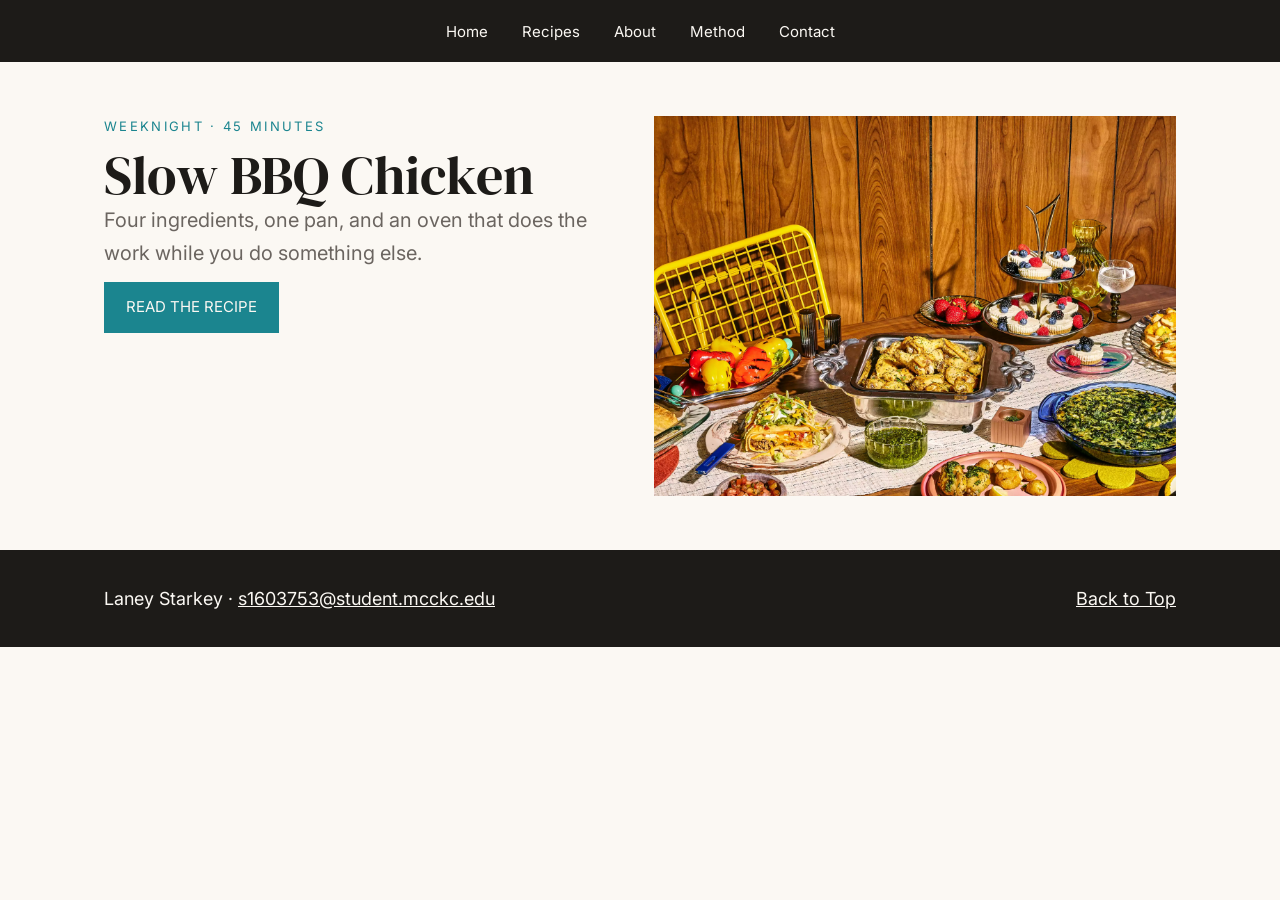
==== index.html @ 873e1153 "main" ====
<!DOCTYPE html>
<html lang="en">
<head>
    <meta charset="UTF-8">
    <meta name="viewport" content="width=device-width, initial-scale=1.0">
    <title>Template</title>
  
    <link rel="preconnect" href="https://fonts.googleapis.com">
  <link rel="preconnect" href="https://fonts.gstatic.com" crossorigin>
  <link href="https://fonts.googleapis.com/css2?family=DM+Serif+Display&family=Inter:wght@400;500;600&display=swap" rel="stylesheet">
  
    <link rel="stylesheet" href="css/styles.css">
     
</head>
<body id="top">

    <nav class="site-nav">
    <ul>
        <li>
            <a href="index.html"> Home</a>
        </li>

        <li>
            <a href="#cards"> Recipes</a>
        </li>

        <li>
            <a href="#about"> About</a>
        </li>

        <li>
            <a href="#method"> Method</a>
        </li>

        <li>
            <a href="mailto:you@example.com"> Contact</a>
        </li>
    </ul>
</nav>

<main>
    <header class="hero">
        <div>
        <p class="eyebrow"> Weeknight &middot; 45 minutes</p>
        <h1> Slow BBQ Chicken</h1>
        <p class="lede">Four ingredients, one pan, and an oven that does the work while you do something else. <p>
        <a class="button" href="recipes/bbq-chicken.html"> Read the recipe</a>
        </div>
        <img src="images/homepage.webp" alt="A plate of BBQ chicken">
    </header>
</main>

<footer class="site-footer">
    <div class="inner">
        <p> Laney Starkey &middot; <a href="mailto:s1603753@student.mcckc.edu">s1603753@student.mcckc.edu</a></p>
        <p class="right"><a href="#top"> Back to Top</a></p>
    <div> 
</footer>

</body>
</html>
---- css/styles.css ----
* {
    box-sizing: border-box;
    margin: 0;
    padding: 0;
}

body {
    background: #FBF8F3;
    color: #1D1B18;
    font-family: 'Inter', Helvetica, Arial, sans-serif;
    font-size: 18px;
    line-height: 1.65;
}

h1, h2, h3 {
    font-family: 'DM Serif Display', Georgia, serif;
    font-weight: 400;
}

.site-nav {
    background-color: #1D1B18;
}

.site-nav ul {
    list-style: none; 
    display: grid;
    grid-template: auto / auto auto auto auto auto;
    gap: 34px;
    width: max-content;
    margin: 0 auto;
    padding: 16px 24px;
}

.site-nav a {
    color: #FBF8F3;
    text-decoration: none;
    font-size: 15px;
}

main {
    max-width: 1120px;
    margin: 0 auto;
    padding: 0 24px;
}

.site-footer {
    background: #1D1B18;
    color: #FBF8F3
}

.site-footer .inner {
    display: grid;
    grid-template: auto/ 1fr 1fr;
    max-width: 1120px;
    margin: 0 auto;
    padding: 34px 24px;
}

.site-footer a {
    color: #FBF8F3
}

.site-footer .right {
    text-align: right;
}

.hero {
    display: grid;
    grid-template: auto / 1fr 1fr;
    gap: 28px;
    padding: 54px 0;
}

.hero img {
    width: 100%;
    height: 380px;
    object-fit: cover;
}

h1 {
    font-size: 54px;
    line-height: 1.05;
}

.eyebrow {
    font-size: 13px;
    letter-spacing: 0.18em;
    text-transform: uppercase;
    color: #1B858F; 
    margin-bottom: 10px;
}

.lede {
    font-size: 20px;
    color: #6B6560
}

.button {
    display: inline-block;
    margin-top: 12px;
    background: #1B858F;
    color: #FBF8F3;
    text-decoration: none;
    padding: 13px 22px;
    font-size: 15px;
    text-transform: uppercase;
}
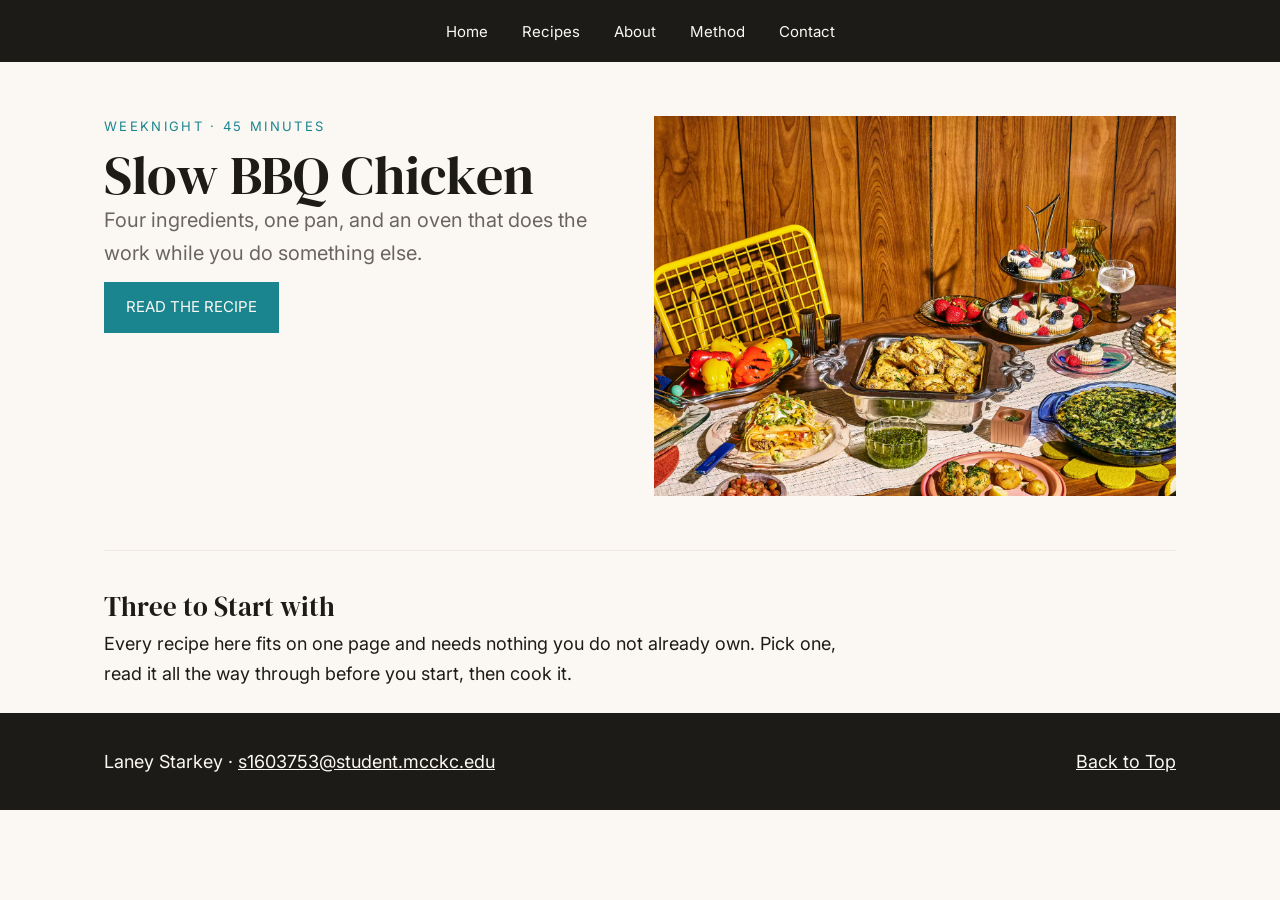
==== commit 24b960aa: "section" ====
--- a/index.html
+++ b/index.html
@@ -48,6 +48,11 @@
         </div>
         <img src="images/homepage.webp" alt="A plate of BBQ chicken">
     </header>
+
+    <section class="section-head" id="cards">
+        <h2> Three to Start with</h2>
+        <p>Every recipe here fits on one page and needs nothing you do not already own. Pick one, read it all the way through before you start, then cook it.</p>
+    </section>
 </main>
 
 <footer class="site-footer">
--- a/css/styles.css
+++ b/css/styles.css
@@ -104,4 +104,13 @@
     padding: 13px 22px;
     font-size: 15px;
     text-transform: uppercase;
+}
+
+.section-head {
+    border-top:1px solid #EFE9DF;
+    padding: 34px 0 24px;
+}
+
+.section-head p {
+    max-width: 68ch;
 }
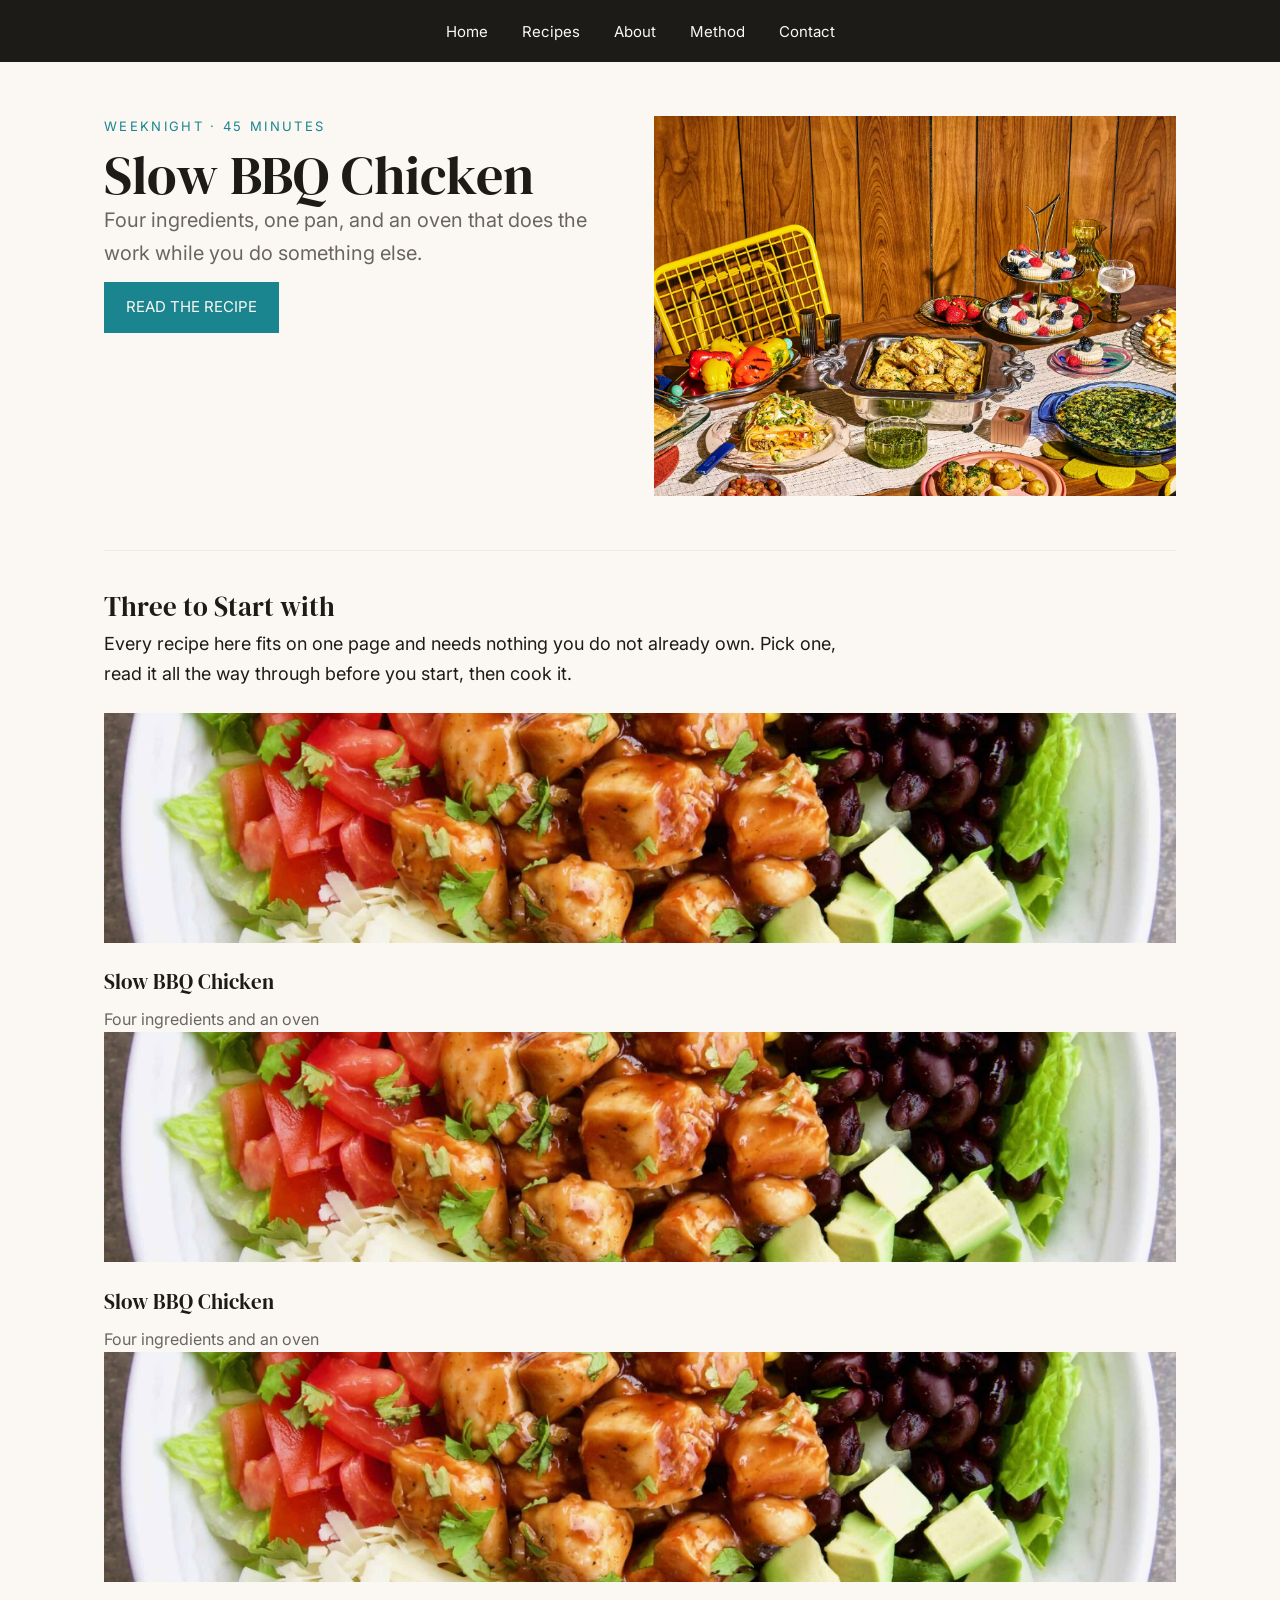
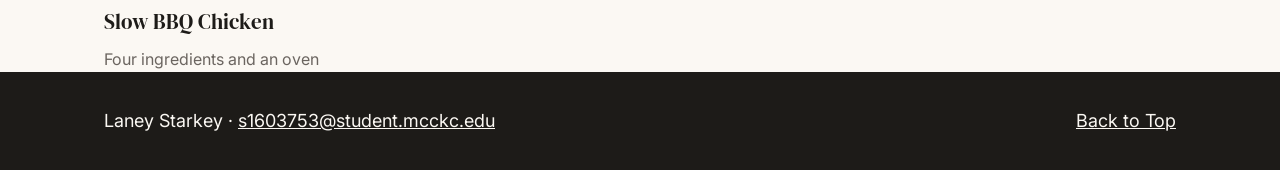
==== commit 20d2bb34: "three cards" ====
--- a/index.html
+++ b/index.html
@@ -53,6 +53,34 @@
         <h2> Three to Start with</h2>
         <p>Every recipe here fits on one page and needs nothing you do not already own. Pick one, read it all the way through before you start, then cook it.</p>
     </section>
+
+    <section class="cards">
+        <article class="card">
+            <img src="images/bbq-chicken-card.jpeg" alt="BBQ chicken thighs">
+            <h3>Slow BBQ Chicken</h3>
+            <p>Four ingredients and an oven</p>
+        </article>
+    </section>
+
+    <section class="cards">
+        <article class="card">
+            <img src="images/bbq-chicken-card.jpeg" alt="BBQ chicken thighs">
+            <h3>Slow BBQ Chicken</h3>
+            <p>Four ingredients and an oven</p>
+        </article>
+    </section>
+
+    <section class="cards">
+        <article class="card">
+            <img src="images/bbq-chicken-card.jpeg" alt="BBQ chicken thighs">
+            <h3>Slow BBQ Chicken</h3>
+            <p>Four ingredients and an oven</p>
+        </article>
+    </section>
+
+
+
+    </section>
 </main>
 
 <footer class="site-footer">
--- a/css/styles.css
+++ b/css/styles.css
@@ -113,4 +113,20 @@
 
 .section-head p {
     max-width: 68ch;
-}+}
+
+.cards img{
+    width: 100%;
+    height: 230px;
+    object-fit: cover;
+}
+
+.card h3{
+    margin: 14px 0 6px;
+}
+
+.card p {
+    font-size: 16px;
+    color: #6B6560
+}
+
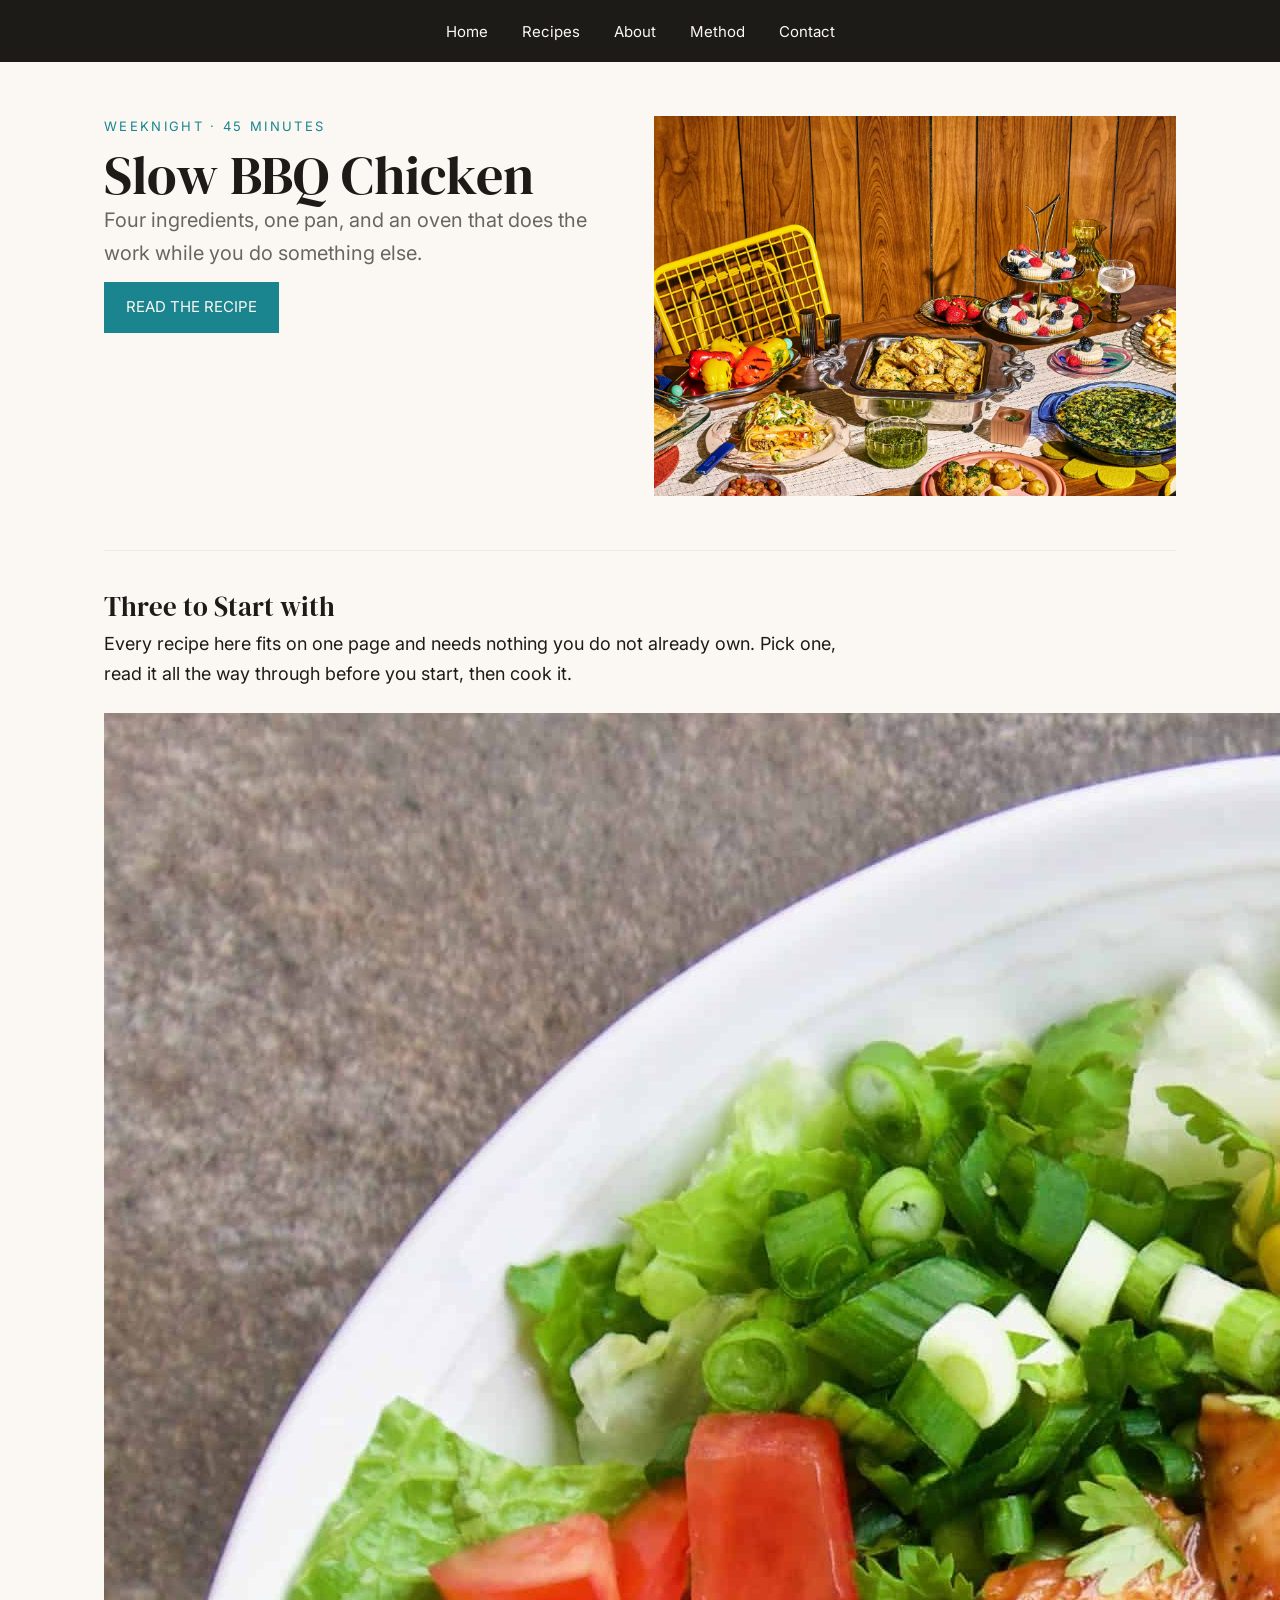
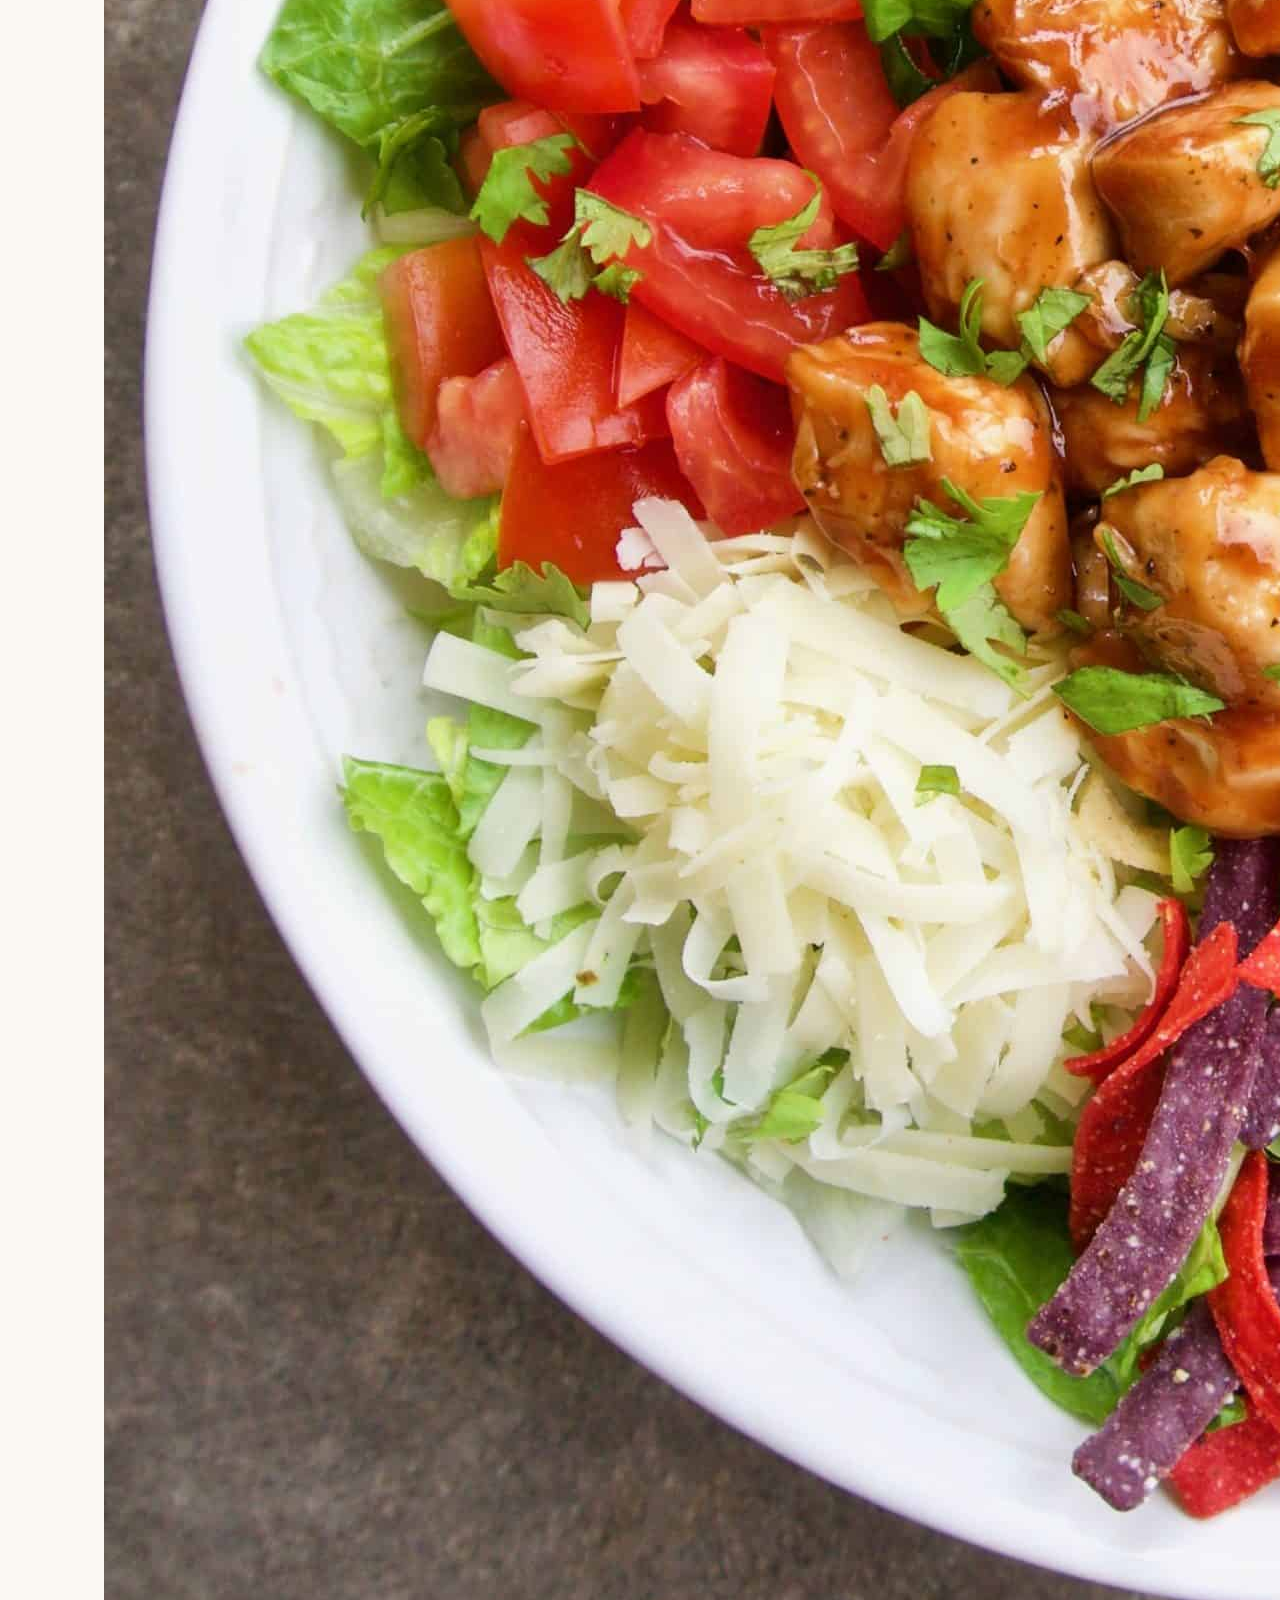
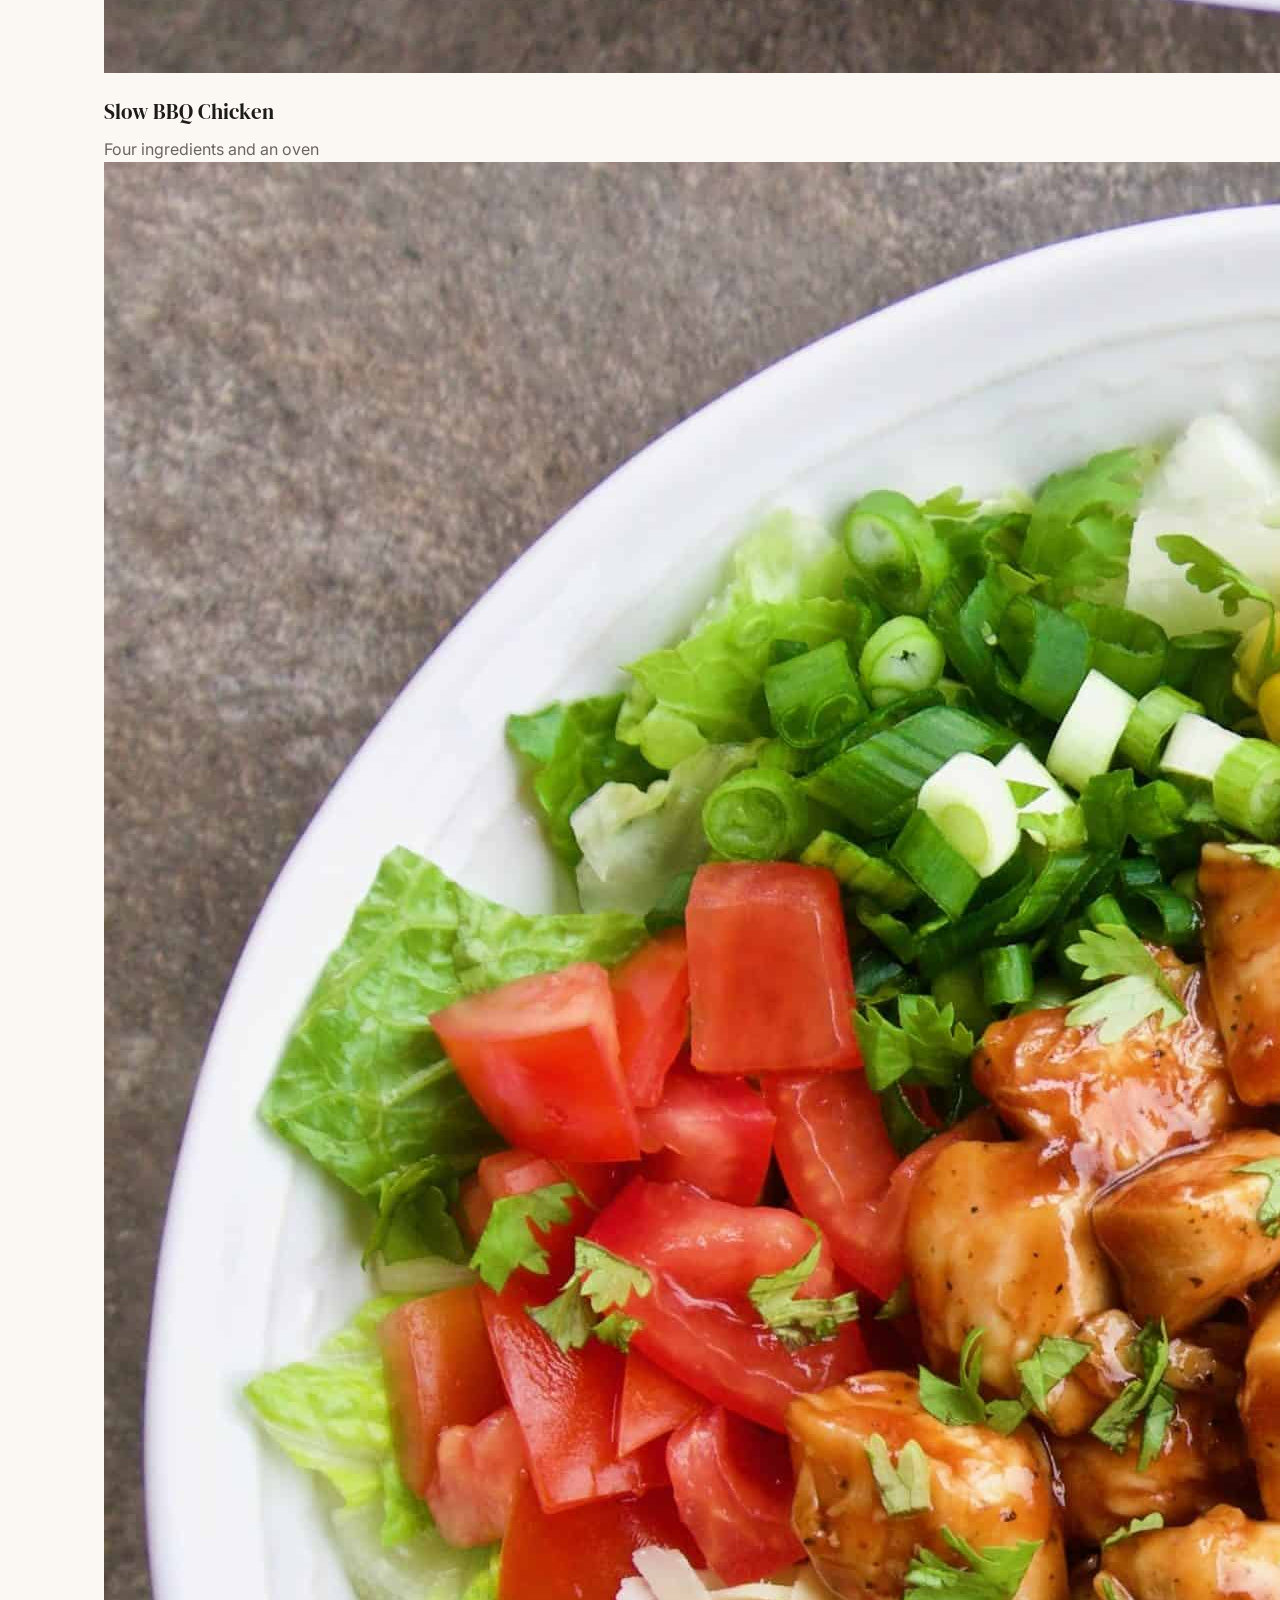
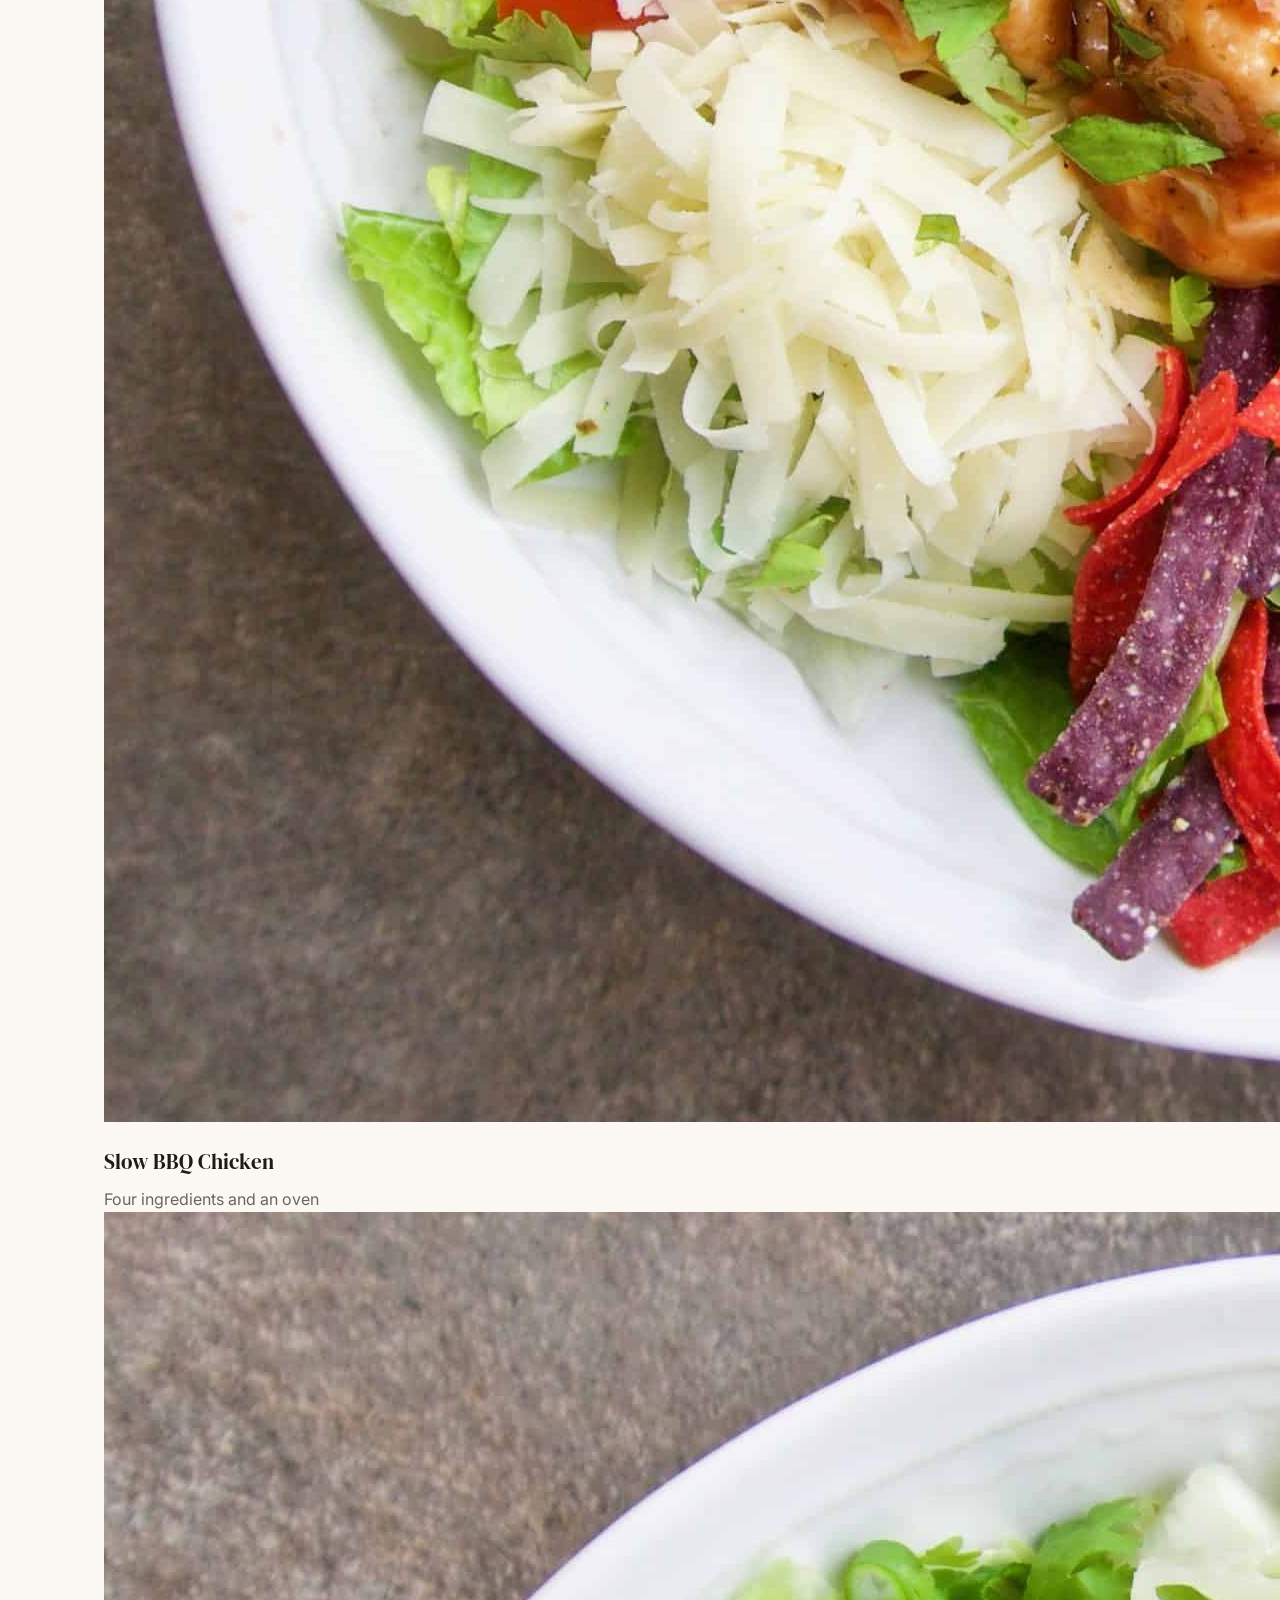
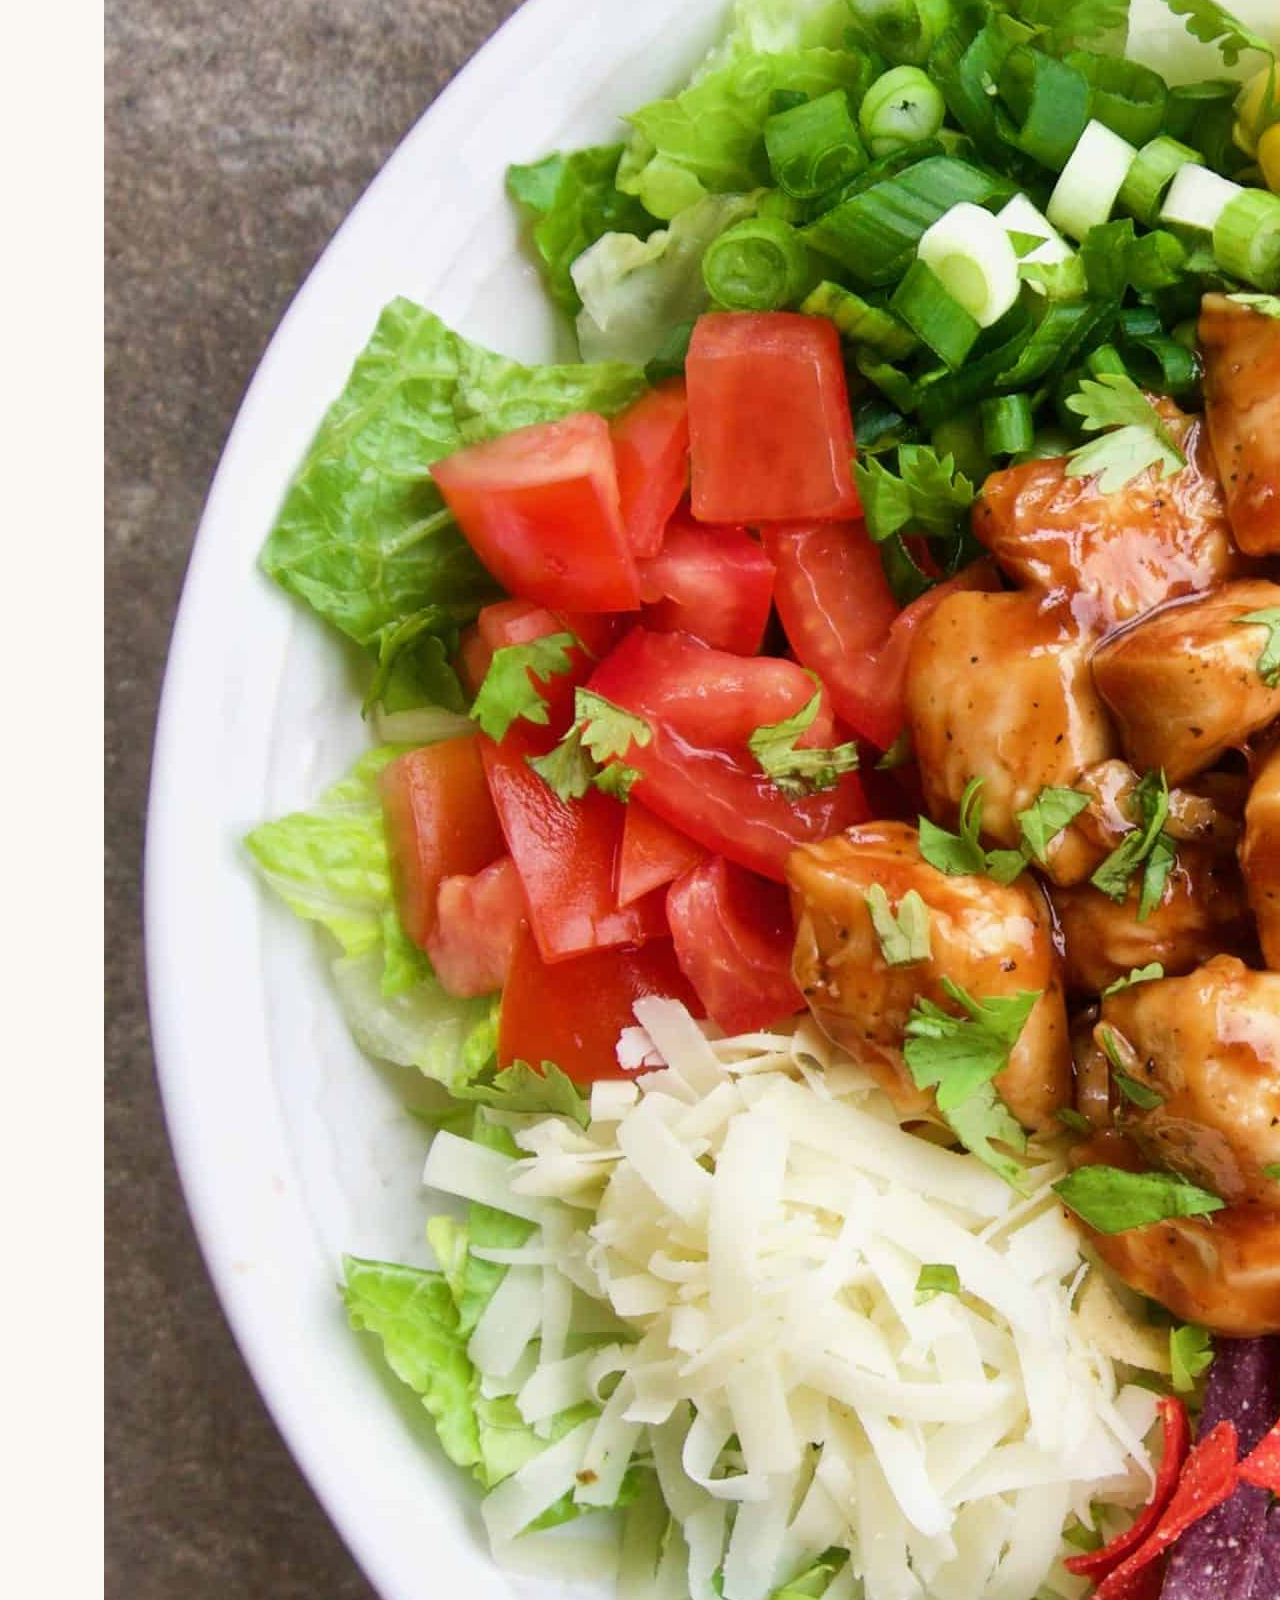
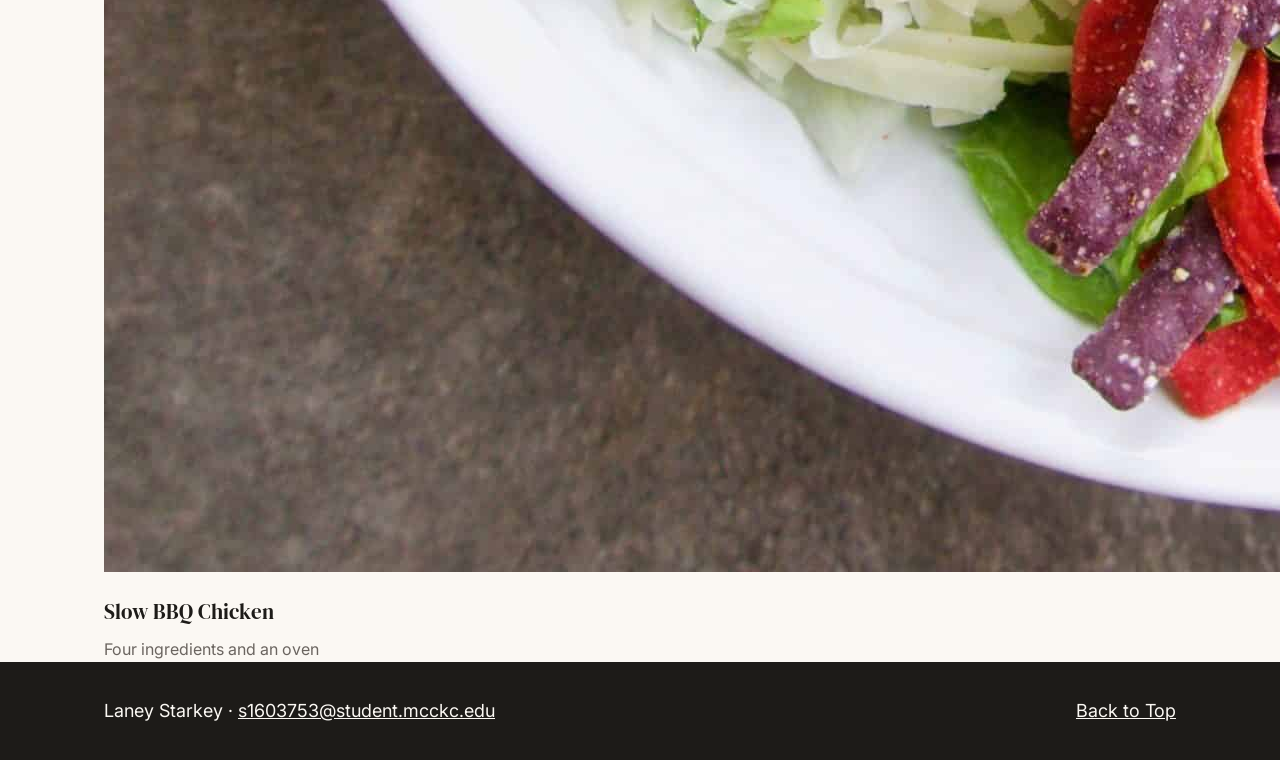
==== commit 905693d9: "section" ====
--- a/index.html
+++ b/index.html
@@ -54,7 +54,6 @@
         <p>Every recipe here fits on one page and needs nothing you do not already own. Pick one, read it all the way through before you start, then cook it.</p>
     </section>
 
-    <section class="cards">
         <article class="card">
             <img src="images/bbq-chicken-card.jpeg" alt="BBQ chicken thighs">
             <h3>Slow BBQ Chicken</h3>
@@ -62,7 +61,6 @@
         </article>
     </section>
 
-    <section class="cards">
         <article class="card">
             <img src="images/bbq-chicken-card.jpeg" alt="BBQ chicken thighs">
             <h3>Slow BBQ Chicken</h3>
@@ -70,15 +68,11 @@
         </article>
     </section>
 
-    <section class="cards">
         <article class="card">
             <img src="images/bbq-chicken-card.jpeg" alt="BBQ chicken thighs">
             <h3>Slow BBQ Chicken</h3>
             <p>Four ingredients and an oven</p>
         </article>
-    </section>
-
-
 
     </section>
 </main>
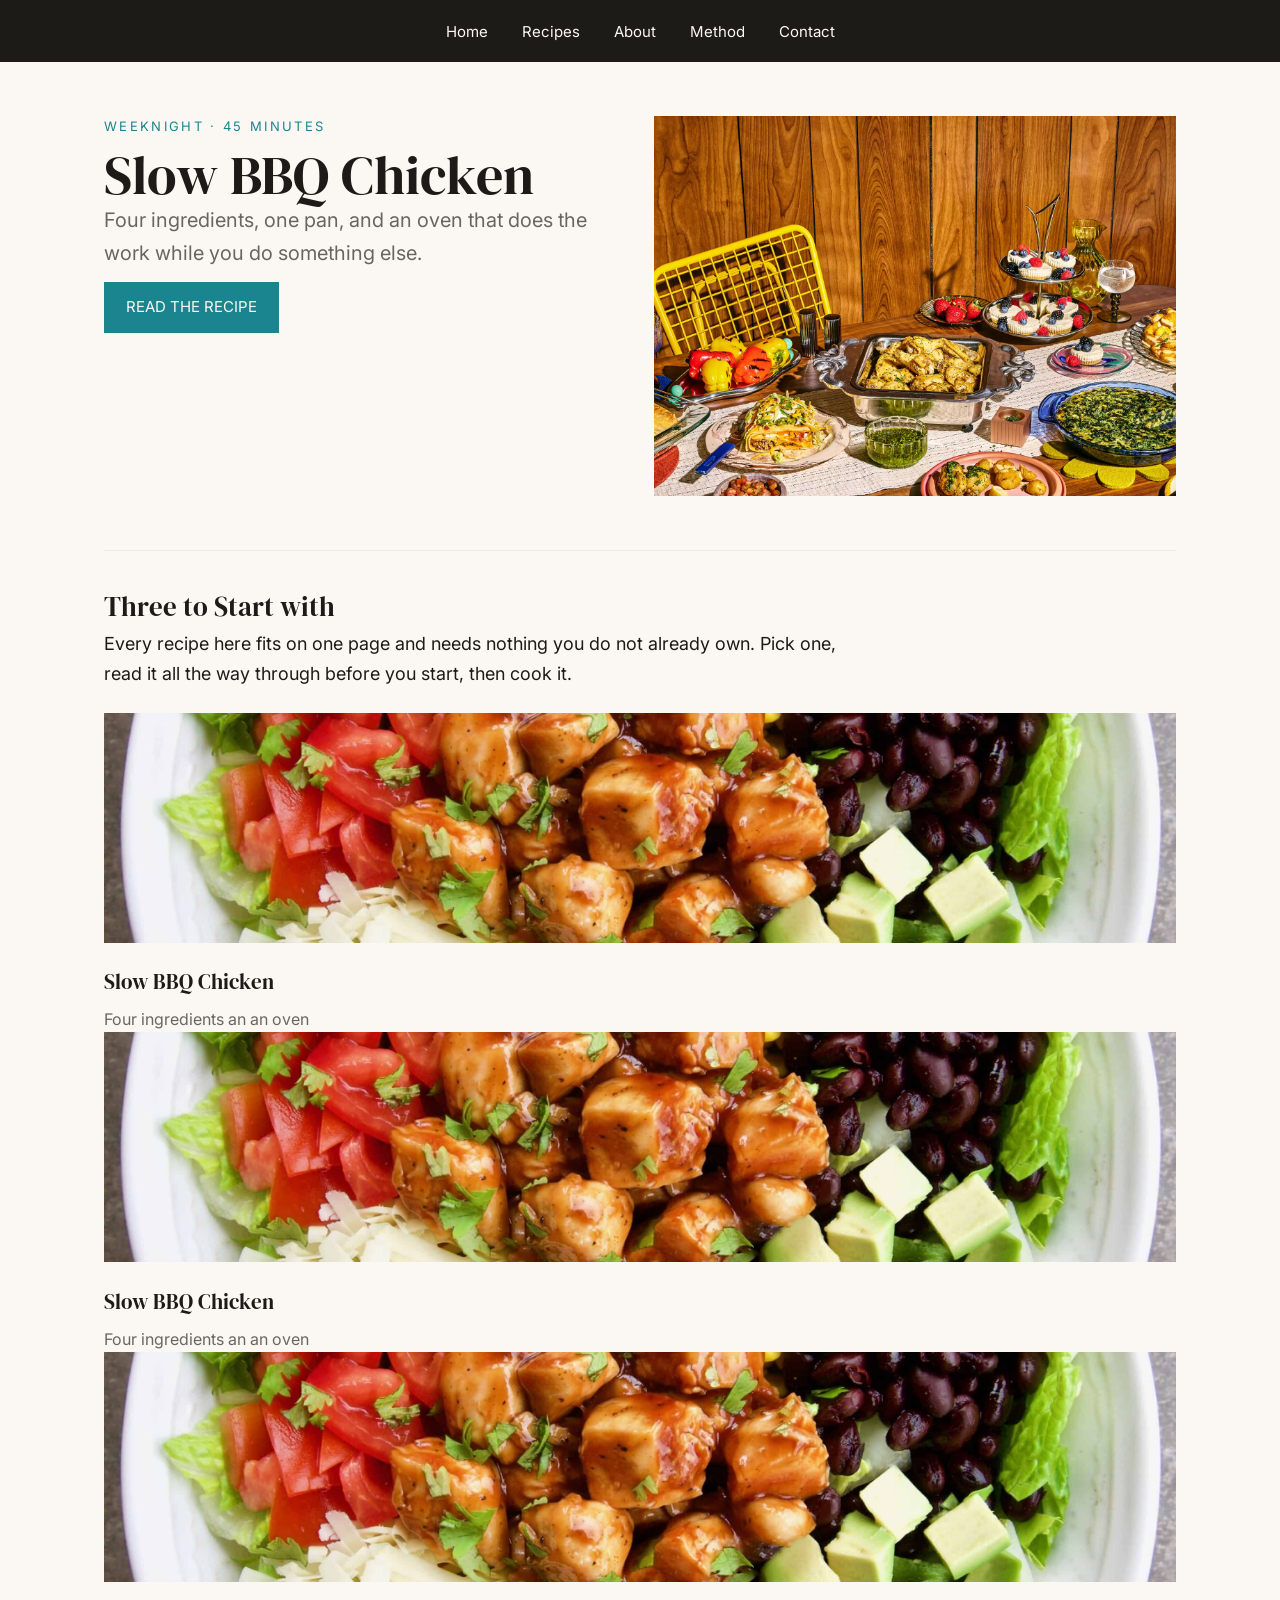
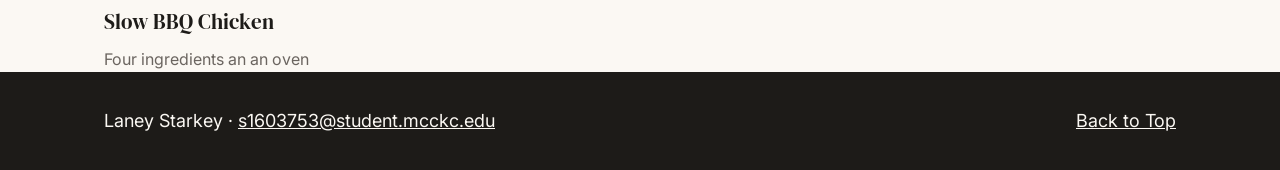
==== commit 5f44b20b: "cards" ====
--- a/index.html
+++ b/index.html
@@ -54,25 +54,25 @@
         <p>Every recipe here fits on one page and needs nothing you do not already own. Pick one, read it all the way through before you start, then cook it.</p>
     </section>
 
+    <section class="cards">
         <article class="card">
-            <img src="images/bbq-chicken-card.jpeg" alt="BBQ chicken thighs">
-            <h3>Slow BBQ Chicken</h3>
-            <p>Four ingredients and an oven</p>
-        </article>
+        <img src="images/bbq-chicken-card.jpeg" alt="BBQ chicken thighs">
+        <h3>Slow BBQ Chicken</h3>
+        <p>Four ingredients an an oven</p>
+        <article>
+
+    <article class="card">
+        <img src="images/bbq-chicken-card.jpeg" alt="BBQ chicken thighs">
+        <h3>Slow BBQ Chicken</h3>
+        <p>Four ingredients an an oven</p>
+        <article>
+
+    <article class="card">
+        <img src="images/bbq-chicken-card.jpeg" alt="BBQ chicken thighs">
+        <h3>Slow BBQ Chicken</h3>
+        <p>Four ingredients an an oven</p>
+        <article> 
     </section>
-
-        <article class="card">
-            <img src="images/bbq-chicken-card.jpeg" alt="BBQ chicken thighs">
-            <h3>Slow BBQ Chicken</h3>
-            <p>Four ingredients and an oven</p>
-        </article>
-    </section>
-
-        <article class="card">
-            <img src="images/bbq-chicken-card.jpeg" alt="BBQ chicken thighs">
-            <h3>Slow BBQ Chicken</h3>
-            <p>Four ingredients and an oven</p>
-        </article>
 
     </section>
 </main>
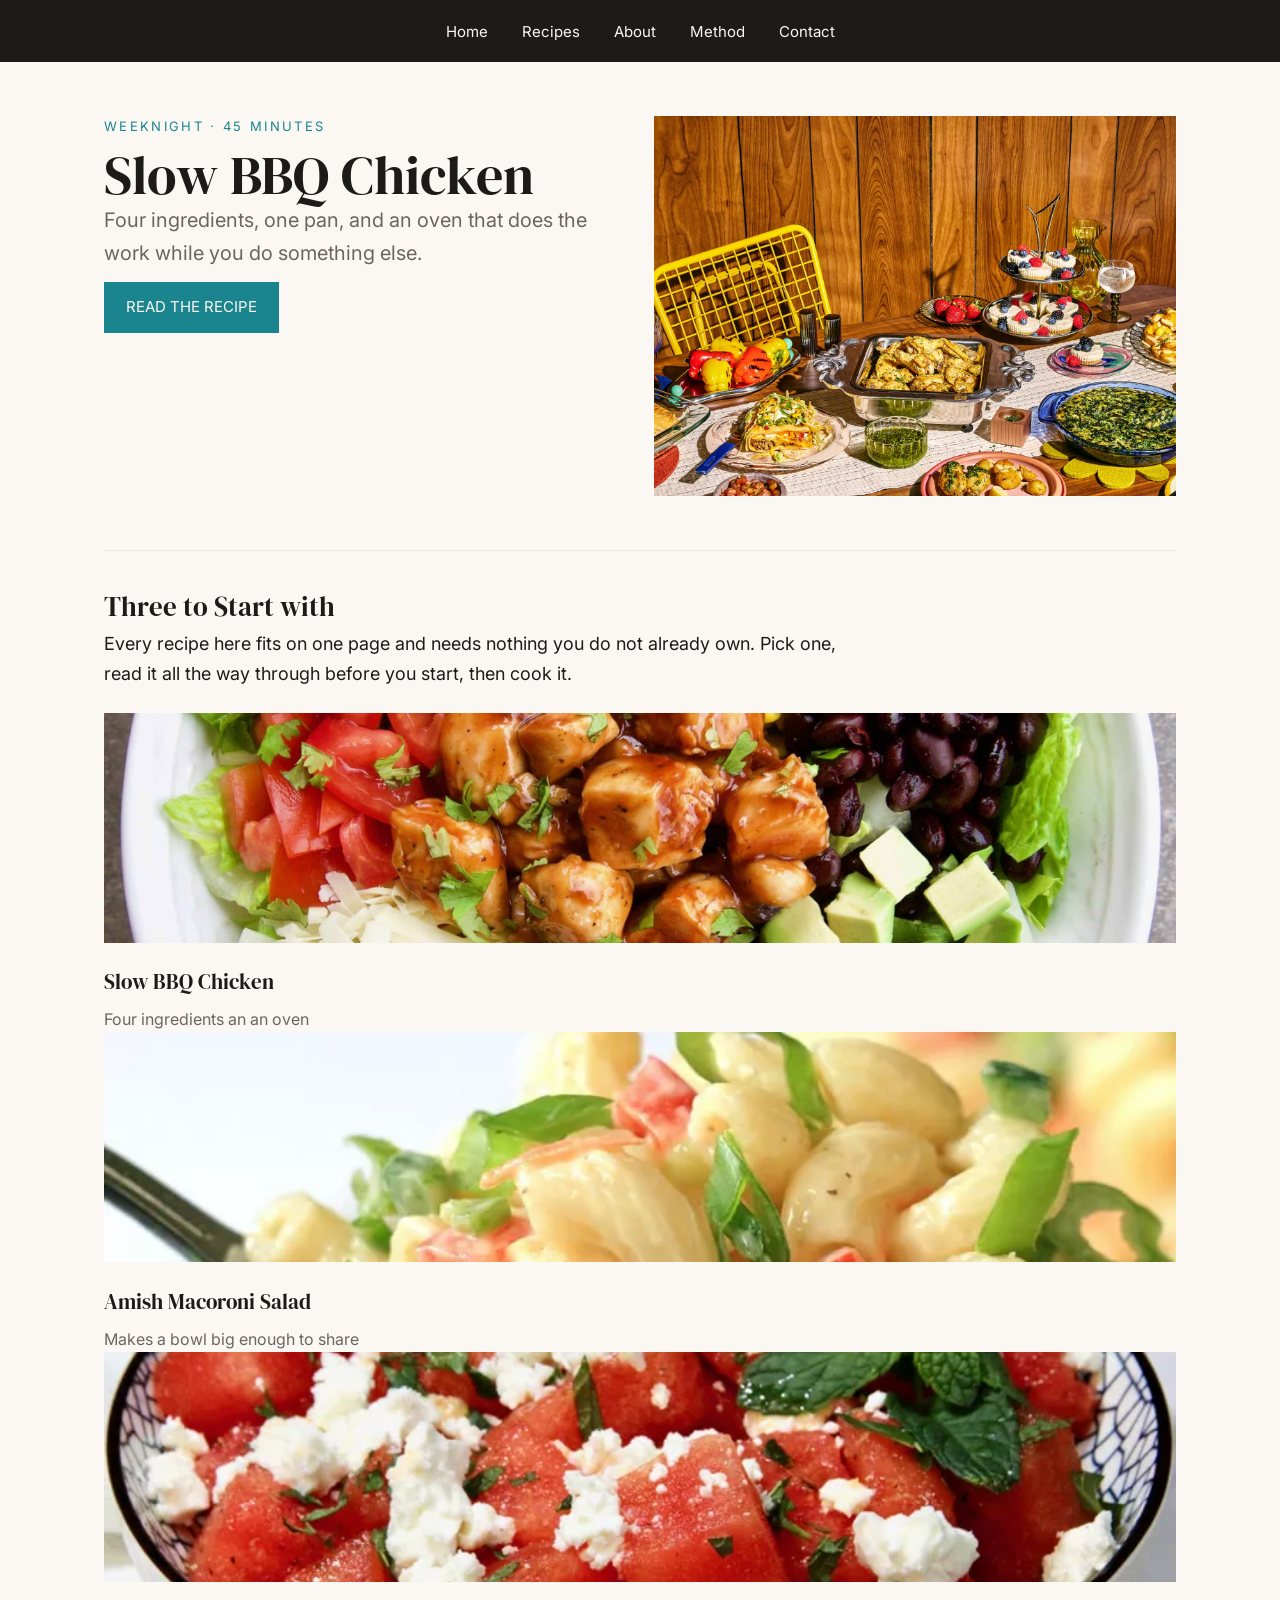
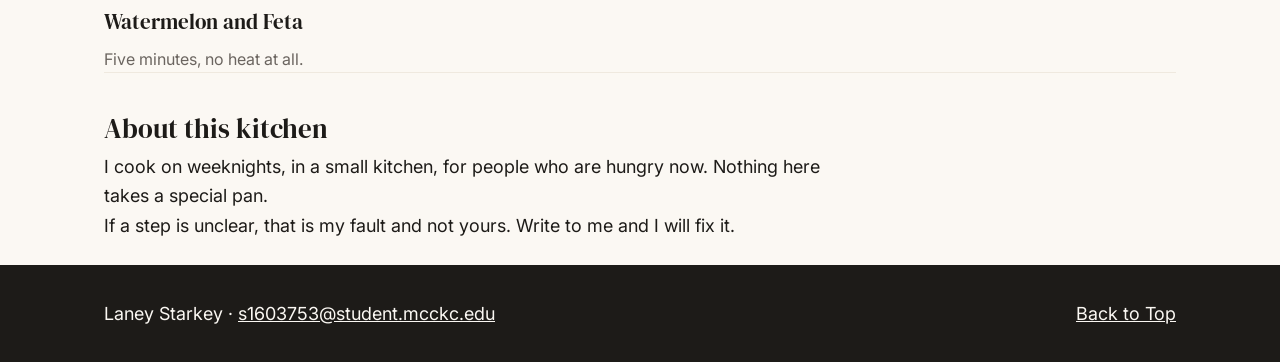
==== commit a0a83f02: "below cards" ====
--- a/index.html
+++ b/index.html
@@ -62,17 +62,22 @@
         <article>
 
     <article class="card">
-        <img src="images/bbq-chicken-card.jpeg" alt="BBQ chicken thighs">
-        <h3>Slow BBQ Chicken</h3>
-        <p>Four ingredients an an oven</p>
+        <img src="images/amish-macaroni-salad-card.webp" alt="A bowl of macaroni salad">
+        <h3>Amish Macoroni Salad</h3>
+        <p>Makes a bowl big enough to share</p>
         <article>
 
     <article class="card">
-        <img src="images/bbq-chicken-card.jpeg" alt="BBQ chicken thighs">
-        <h3>Slow BBQ Chicken</h3>
-        <p>Four ingredients an an oven</p>
+        <img src="images/Watermelon-salad-card.webp" alt="Watermelon with feta and mint">
+        <h3>Watermelon and Feta</h3>
+        <p>Five minutes, no heat at all. </p>
         <article> 
     </section>
+
+    <section class="section-head" id="about"> 
+        <h2>About this kitchen</h2>
+        <p>I cook on weeknights, in a small kitchen, for people who are hungry now. Nothing here takes a special pan.</p>
+        <p> If a step is unclear, that is my fault and not yours. Write to me and I will fix it.</p>
 
     </section>
 </main>
